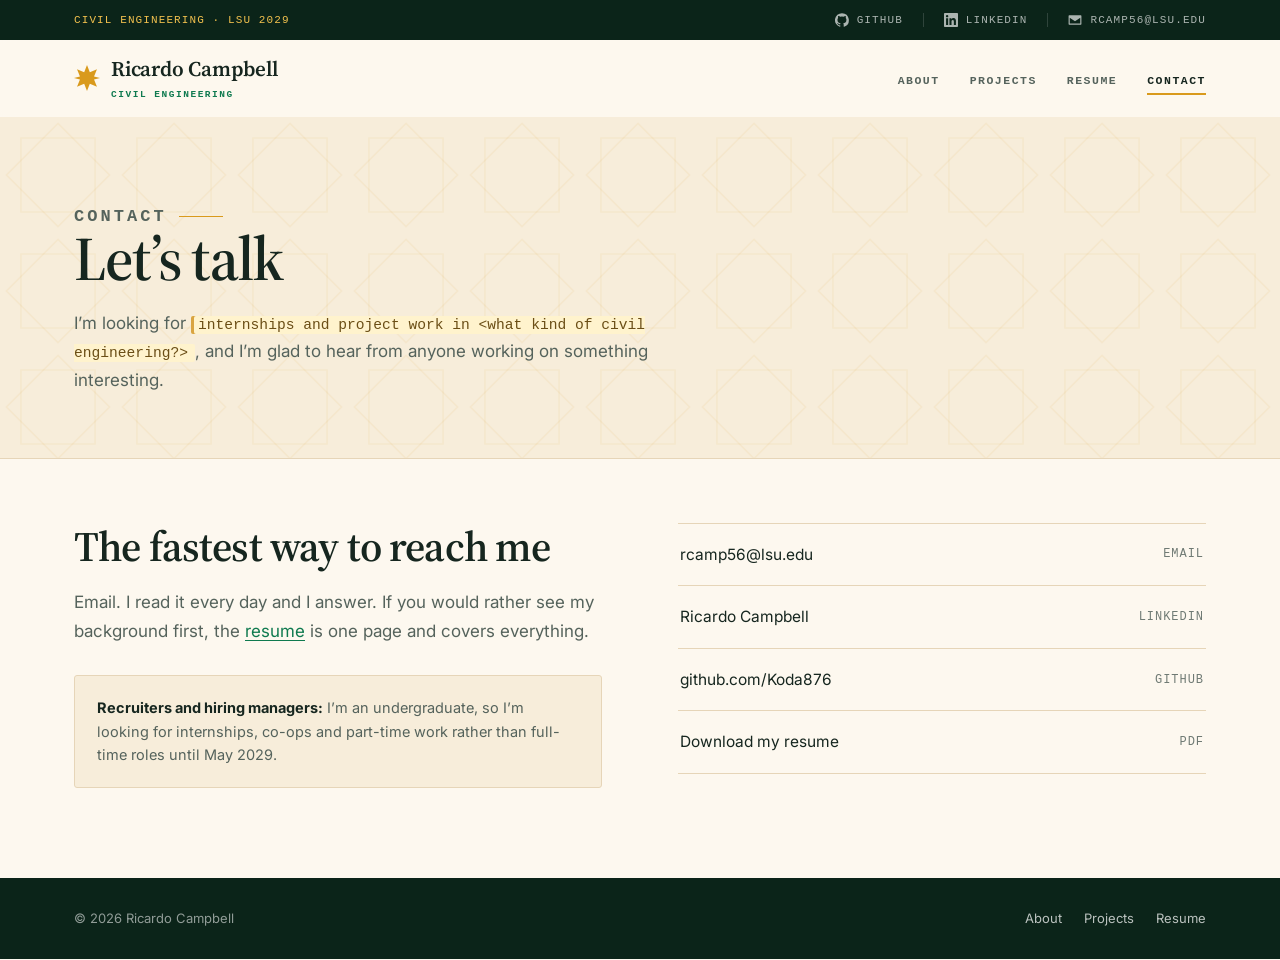
==== contact.html @ 0baedec7 "Move Resume and Contact onto their own pages, and calm the pattern down Resume and Contact come out " ====
<!DOCTYPE html>
<html lang="en">
<head>
<meta charset="utf-8">
<meta name="viewport" content="width=device-width, initial-scale=1">
<title>Contact — Ricardo Campbell</title>
<meta name="description" content="Get in touch with Ricardo Campbell, civil engineering student at Louisiana State University.">
<meta name="robots" content="noindex">
<link rel="icon" href="data:image/svg+xml,<svg xmlns=%22http://www.w3.org/2000/svg%22 viewBox=%220 0 100 100%22><rect width=%22100%22 height=%22100%22 rx=%2218%22 fill=%22%230f7a4f%22/><text x=%2250%22 y=%2272%22 font-size=%2262%22 font-family=%22Georgia,serif%22 font-weight=%22600%22 fill=%22%23f2c14e%22 text-anchor=%22middle%22>R</text></svg>">
<link rel="preconnect" href="https://fonts.googleapis.com">
<link rel="preconnect" href="https://fonts.gstatic.com" crossorigin>
<link rel="stylesheet" href="https://fonts.googleapis.com/css2?family=Inter:wght@400;500;600&family=Source+Serif+4:opsz,wght@8..60,400;8..60,600&display=swap">
<link rel="stylesheet" href="styles.css">
</head>
<body>

<div class="topbar">
  <div class="wrap">
    <span class="here">Civil Engineering &middot; LSU 2029</span>
    <span class="spacer"></span>
    <a href="https://github.com/Koda876" target="_blank" rel="noopener">
      <svg viewBox="0 0 24 24" aria-hidden="true"><path d="M12 .3a12 12 0 0 0-3.8 23.4c.6.1.8-.3.8-.6v-2c-3.3.7-4-1.6-4-1.6-.6-1.4-1.4-1.8-1.4-1.8-1-.7.1-.7.1-.7 1.2.1 1.8 1.2 1.8 1.2 1 1.8 2.8 1.3 3.5 1 .1-.8.4-1.3.7-1.6-2.7-.3-5.5-1.3-5.5-5.9 0-1.3.5-2.4 1.2-3.2-.1-.3-.5-1.5.1-3.2 0 0 1-.3 3.3 1.2a11.5 11.5 0 0 1 6 0C17.3 4.9 18.3 5.2 18.3 5.2c.6 1.7.2 2.9.1 3.2.8.8 1.2 1.9 1.2 3.2 0 4.6-2.8 5.6-5.5 5.9.4.4.8 1.1.8 2.2v3.3c0 .3.2.7.8.6A12 12 0 0 0 12 .3Z"/></svg>
      GitHub
    </a>
    <span class="sep"></span>
    <a href="https://www.linkedin.com/in/ricardo-campbell-84b669419/" target="_blank" rel="noopener">
      <svg viewBox="0 0 24 24" aria-hidden="true"><path d="M20.45 20.45h-3.56v-5.57c0-1.33-.02-3.04-1.85-3.04-1.85 0-2.14 1.45-2.14 2.94v5.67H9.35V9h3.41v1.56h.05a3.74 3.74 0 0 1 3.37-1.85c3.6 0 4.27 2.37 4.27 5.46v6.28ZM5.34 7.43a2.07 2.07 0 1 1 0-4.14 2.07 2.07 0 0 1 0 4.14Zm1.78 13.02H3.55V9h3.57v11.45ZM22.22 0H1.77C.79 0 0 .77 0 1.72v20.56C0 23.23.79 24 1.77 24h20.45c.98 0 1.78-.77 1.78-1.72V1.72C24 .77 23.2 0 22.22 0Z"/></svg>
      LinkedIn
    </a>
    <span class="sep"></span>
    <a class="mail" href="mailto:rcamp56@lsu.edu">
      <svg viewBox="0 0 24 24" aria-hidden="true"><path d="M2 4h20a1 1 0 0 1 1 1v14a1 1 0 0 1-1 1H2a1 1 0 0 1-1-1V5a1 1 0 0 1 1-1Zm10 7.44L3.6 6H20.4L12 11.44ZM3 8.13V18h18V8.13l-9 5.83-9-5.83Z"/></svg>
      rcamp56@lsu.edu
    </a>
  </div>
</div>

<header class="masthead" id="masthead">
  <div class="wrap">
    <a class="wordmark" href="index.html">
      <svg viewBox="0 0 48 48" aria-hidden="true"><path d="M24 0l5.2 13.6L42.4 8 37 21.2 48 24l-11 2.8 5.4 13.2-13.2-5.6L24 48l-5.2-13.6L5.6 40 11 26.8 0 24l11-2.8L5.6 8l13.2 5.6L24 0z"/></svg>
      <span>
        <span class="wm-name">Ricardo Campbell</span>
        <span class="wm-sub">Civil Engineering</span>
      </span>
    </a>

    <button class="menu-btn" id="menu-btn" aria-expanded="false" aria-controls="mast-nav">
      <span class="bars" aria-hidden="true"><i></i><i></i><i></i></span> Menu
    </button>

    <nav class="mast-nav" id="mast-nav" aria-label="Main">
      <ul>
        <li><a href="index.html">About</a></li>
        <li><a href="projects.html">Projects</a></li>
        <li><a href="resume.html">Resume</a></li>
        <li><a href="contact.html" aria-current="page">Contact</a></li>
      </ul>
    </nav>
  </div>
</header>

<main>

  <div class="page-head">
    <div class="wrap">
      <p class="eyebrow">Contact</p>
      <h1>Let&rsquo;s talk</h1>
      <p>
        I&rsquo;m looking for <span class="todo">internships and project work in &lt;what
        kind of civil engineering?&gt;</span>, and I&rsquo;m glad to hear from anyone working
        on something interesting.
      </p>
    </div>
  </div>

  <section class="contact-page">
    <div class="wrap contact-grid">
      <div>
        <h2>The fastest way to reach me</h2>
        <div class="prose" style="margin-top:18px">
          <p>
            Email. I read it every day and I answer. If you would rather see my
            background first, the <a href="resume.html">resume</a> is one page and covers
            everything.
          </p>
        </div>
        <div class="contact-note">
          <strong>Recruiters and hiring managers:</strong> I&rsquo;m an undergraduate, so I&rsquo;m
          looking for internships, co-ops and part-time work rather than full-time roles
          until May 2029.
        </div>
      </div>

      <ul class="links">
        <li><a href="mailto:rcamp56@lsu.edu"><span>rcamp56@lsu.edu</span><span class="what">Email</span></a></li>
        <li><a href="https://www.linkedin.com/in/ricardo-campbell-84b669419/" target="_blank" rel="noopener"><span>Ricardo Campbell</span><span class="what">LinkedIn</span></a></li>
        <li><a href="https://github.com/Koda876" target="_blank" rel="noopener"><span>github.com/Koda876</span><span class="what">GitHub</span></a></li>
        <li><a href="assets/ricardo-campbell-resume.pdf" target="_blank" rel="noopener"><span>Download my resume</span><span class="what">PDF</span></a></li>
      </ul>
    </div>
  </section>

</main>

<footer>
  <div class="wrap">
    <span>&copy; 2026 Ricardo Campbell</span>
    <div class="foot-links">
      <a href="index.html">About</a>
      <a href="projects.html">Projects</a>
      <a href="resume.html">Resume</a>
    </div>
  </div>
</footer>

<script>
  const mast = document.getElementById('masthead');
  const onScroll = () => mast.classList.toggle('scrolled', window.scrollY > 8);
  addEventListener('scroll', onScroll, { passive: true });
  onScroll();

  const btn = document.getElementById('menu-btn');
  const nav = document.getElementById('mast-nav');
  btn.addEventListener('click', () => {
    const open = nav.classList.toggle('open');
    btn.setAttribute('aria-expanded', String(open));
  });
</script>

</body>
</html>
---- styles.css ----
/* Ricardo Campbell — portfolio. Shared by every page.

   Layout: a dark utility bar, a wordmark masthead with the navigation in the
   corner, then a split hero — text on the left, portrait panel bleeding to the
   right edge — with the rest of the page unrolling beneath it.

   Colour: Jamaican green and gold, desert parchment, and the lapis-teal of Gulf
   tilework, with a girih eight-point star. Every colour is a custom property
   below, so the whole site re-skins from these few lines. */

:root {
  /* paper */
  --paper:    #fdf8ef;
  --paper-2:  #f7edda;
  --paper-3:  #f2e4cb;
  --line:     #e6d5b8;
  --card:     #fffdf8;

  /* ink */
  --ink:      #16261f;
  --ink-2:    #0b2419;
  --muted:    #55635c;
  --faint:    #6f7a74;

  /* accents. gold is a fill, never small text — use --gold-ink for that. */
  --green:     #0f7a4f;
  --green-lit: #3fb07e;
  --gold:      #d99a1c;
  --gold-lit:  #f2c14e;
  --gold-ink:  #8f6205;
  --lapis:     #17667f;
  --clay:      #a04a26;

  --font-display: "Source Serif 4", "Source Serif Pro", Georgia, serif;
  --font-sans: Inter, system-ui, -apple-system, "Segoe UI", sans-serif;
  --font-mono: ui-monospace, SFMono-Regular, Menlo, Consolas, monospace;

  --wrap: 1180px;
  --gutter: 24px;
  /* left edge of the centred container, used to line the hero text up with it */
  --edge: max(var(--gutter), (100vw - var(--wrap)) / 2);
}

*, *::before, *::after { box-sizing: border-box; }

html { scroll-behavior: smooth; scroll-padding-top: 90px; }
@media (prefers-reduced-motion: reduce) {
  html { scroll-behavior: auto; }
  *, *::before, *::after { animation-duration: 0.01ms !important; transition-duration: 0.01ms !important; }
}

body {
  margin: 0;
  font: 17px/1.65 var(--font-sans);
  color: var(--ink);
  background: var(--paper);
  -webkit-font-smoothing: antialiased;
  overflow-x: hidden;
}

img { max-width: 100%; display: block; }
a { color: inherit; }

.wrap { max-width: var(--wrap); margin: 0 auto; padding: 0 var(--gutter); }

/* ================= utility bar ================= */

.topbar {
  background: var(--ink-2); color: #ffffffa8;
  font: 11px var(--font-mono); letter-spacing: 0.1em; text-transform: uppercase;
}
.topbar .wrap { display: flex; align-items: center; gap: 20px; min-height: 40px; }
.topbar .spacer { flex: 1; }
.topbar a { color: #ffffffa8; text-decoration: none; display: inline-flex; align-items: center; gap: 8px; transition: color 0.15s; }
.topbar a:hover { color: var(--gold-lit); }
.topbar .sep { width: 1px; height: 14px; background: #ffffff26; }
.topbar svg { width: 14px; height: 14px; fill: currentColor; }
.topbar .here { color: var(--gold-lit); }

@media (max-width: 820px) {
  .topbar .wrap { min-height: 38px; justify-content: center; }
  .topbar .here, .topbar .sep, .topbar .mail, .topbar .spacer { display: none; }
}

/* ================= masthead ================= */

.masthead {
  position: sticky; top: 0; z-index: 60;
  background: color-mix(in srgb, var(--paper) 90%, transparent);
  backdrop-filter: saturate(160%) blur(10px);
  border-bottom: 1px solid transparent;
  transition: border-color 0.2s;
}
.masthead.scrolled { border-bottom-color: var(--line); }
.masthead .wrap { display: flex; align-items: center; gap: 24px; min-height: 76px; }

.wordmark { display: inline-flex; align-items: center; gap: 11px; text-decoration: none; }
.wordmark svg { width: 26px; height: 26px; fill: var(--gold); flex: none; }
.wordmark .wm-name { font: 600 21px/1 var(--font-display); letter-spacing: -0.01em; }
.wordmark .wm-sub {
  display: block; font: 600 9.5px var(--font-mono); letter-spacing: 0.16em;
  text-transform: uppercase; color: var(--green); margin-top: 5px;
}

.mast-nav { margin-left: auto; }
.mast-nav ul { list-style: none; display: flex; align-items: center; gap: 30px; margin: 0; padding: 0; }
.mast-nav a {
  font: 600 11.5px var(--font-mono); letter-spacing: 0.13em; text-transform: uppercase;
  color: var(--muted); text-decoration: none; padding: 6px 0;
  border-bottom: 2px solid transparent; transition: color 0.15s, border-color 0.15s;
}
.mast-nav a:hover, .mast-nav a.active, .mast-nav a[aria-current="page"] {
  color: var(--ink); border-bottom-color: var(--gold);
}

.menu-btn {
  display: none; margin-left: auto; align-items: center; gap: 10px;
  background: none; border: 0; cursor: pointer; padding: 8px 0;
  font: 600 11.5px var(--font-mono); letter-spacing: 0.13em; text-transform: uppercase; color: var(--ink);
}
.menu-btn .bars { display: grid; gap: 4px; }
.menu-btn .bars i { display: block; width: 22px; height: 2px; background: var(--ink); }

@media (max-width: 820px) {
  .masthead .wrap { min-height: 64px; }
  .menu-btn { display: inline-flex; }
  .mast-nav {
    display: none; position: absolute; left: 0; right: 0; top: 100%;
    background: var(--paper); border-bottom: 1px solid var(--line);
    padding: 8px var(--gutter) 18px;
  }
  .mast-nav.open { display: block; }
  .mast-nav ul { flex-direction: column; align-items: stretch; gap: 0; }
  .mast-nav a { display: block; padding: 14px 0; border-bottom: 1px solid var(--line); }
  .mast-nav a:hover, .mast-nav a.active, .mast-nav a[aria-current="page"] {
    border-bottom-color: var(--line); color: var(--green);
  }
}

/* ================= hero ================= */

.hero {
  display: grid; grid-template-columns: 1fr minmax(0, 46%);
  align-items: stretch; border-bottom: 1px solid var(--line);
}
.hero-text {
  padding: clamp(56px, 8vh, 100px) clamp(32px, 4vw, 72px) clamp(44px, 6vh, 72px) var(--edge);
  display: flex; flex-direction: column; justify-content: center;
}
.eyebrow, .sec-label {
  display: flex; align-items: center; gap: 12px;
  font: 600 11px var(--font-mono); letter-spacing: 0.18em; text-transform: uppercase;
  color: var(--green); margin: 0 0 24px;
}
.eyebrow::after, .sec-label::after { content: ""; height: 1px; width: 44px; background: var(--gold); flex: none; }

.hero h1 {
  font: 600 clamp(40px, 5.2vw, 72px)/1.05 var(--font-display);
  letter-spacing: -0.03em; margin: 0 0 22px; max-width: 14ch;
}
.swash {
  background-image: linear-gradient(transparent 64%, var(--gold-lit) 64%, var(--gold) 95%, transparent 95%);
  padding: 0 3px;
  /* so a swash that wraps gets a clean edge on each line rather than one sliced box */
  -webkit-box-decoration-break: clone;
  box-decoration-break: clone;
}
.hero .lede {
  font: 400 clamp(19px, 2.1vw, 23px)/1.45 var(--font-display);
  color: var(--ink); margin: 0 0 20px; max-width: 30ch;
}
.hero p.intro { margin: 0; color: var(--muted); font-size: 16px; max-width: 48ch; }

/* the portrait panel, bleeding to the right edge */
.hero-photo {
  position: relative; display: grid; place-items: center;
  padding: clamp(40px, 6vh, 72px) clamp(24px, 3vw, 56px);
  background-color: var(--paper-2);
  background-image: url("data:image/svg+xml,%3Csvg xmlns='http://www.w3.org/2000/svg' width='72' height='72' viewBox='0 0 72 72'%3E%3Cg fill='none' stroke='%23d99a1c' stroke-opacity='0.07' stroke-width='1'%3E%3Cpath d='M36 4 68 36 36 68 4 36Z'/%3E%3Cpath d='M13 13h46v46H13Z'/%3E%3C/g%3E%3C/svg%3E");
  background-size: 116px 116px;
  border-left: 1px solid var(--line);
}
.portrait-frame { position: relative; width: min(100%, 360px); isolation: isolate; }
.portrait-frame::after {
  content: ""; position: absolute; inset: 16px -16px -16px 16px;
  border: 2px solid var(--gold); border-radius: 3px; z-index: -1;
}
.portrait {
  width: 100%; aspect-ratio: 1 / 1; object-fit: cover;
  border-radius: 3px; border: 1px solid var(--line); background: var(--paper-3);
}

@media (max-width: 900px) {
  .hero { grid-template-columns: 1fr; }
  .hero-text { padding: 48px var(--gutter) 40px; order: 2; }
  .hero-photo { order: 1; border-left: 0; border-bottom: 1px solid var(--line); padding: 40px var(--gutter); }
  .portrait-frame { width: min(100%, 260px); }
  .hero h1, .hero .lede { max-width: none; }
}

/* ================= shared type ================= */

h2, h3 { font-family: var(--font-display); font-weight: 600; letter-spacing: -0.02em; line-height: 1.14; margin: 0; }
h2 { font-size: clamp(29px, 3.6vw, 42px); }
h3 { font-size: 20px; line-height: 1.28; letter-spacing: -0.015em; }

section { padding: clamp(62px, 8vw, 104px) 0; }

.prose { color: var(--muted); }
.prose p { margin: 0 0 1.15em; }
.prose p:last-child { margin-bottom: 0; }
.prose a { color: var(--green); text-underline-offset: 3px; }
.prose strong { color: var(--ink); }
.rule { border: 0; border-top: 1px solid var(--line); margin: 0; }

.sec-head { max-width: 62ch; margin-bottom: 42px; }
.sec-head h2 { margin-bottom: 14px; }
.sec-head p { margin: 0; color: var(--muted); font-size: 16px; }

/* ---------- buttons ---------- */

.btn {
  display: inline-flex; align-items: center; gap: 12px;
  font: 600 11px var(--font-mono); letter-spacing: 0.16em; text-transform: uppercase;
  text-decoration: none; padding: 16px 26px; border-radius: 2px;
  border: 1px solid var(--green); background: var(--green); color: #fff;
  transition: background 0.16s, border-color 0.16s, transform 0.16s, color 0.16s;
}
.btn:hover { background: var(--ink-2); border-color: var(--ink-2); transform: translateY(-1px); }
.btn.ghost { background: transparent; color: var(--ink); border-color: var(--ink); }
.btn.ghost:hover { border-color: var(--gold); background: var(--paper-2); color: var(--ink); }
.btn.on-dark { background: var(--gold); border-color: var(--gold); color: var(--ink-2); }
.btn.on-dark:hover { background: var(--gold-lit); border-color: var(--gold-lit); color: var(--ink-2); }
.btn.on-dark.ghost { background: transparent; color: var(--paper); border-color: #ffffff4d; }
.btn.on-dark.ghost:hover { border-color: var(--gold-lit); color: var(--gold-lit); background: transparent; }
.btn-row { display: flex; flex-wrap: wrap; gap: 14px; margin-top: 32px; }

:where(a, button):focus-visible { outline: 2px solid var(--lapis); outline-offset: 3px; border-radius: 2px; }

/* ================= education / current work entries ================= */

.entries { border-top: 1px solid var(--line); }
.entry {
  display: grid; grid-template-columns: 200px 1fr auto; gap: 30px; align-items: baseline;
  padding: 26px 0; border-bottom: 1px solid var(--line);
}
.entry .when { font: 12.5px var(--font-mono); color: var(--faint); letter-spacing: 0.02em; }
.entry h3 { margin-bottom: 5px; }
.entry .org { font-size: 14.5px; color: var(--green); font-weight: 500; }
.entry p { margin: 11px 0 0; font-size: 15.5px; color: var(--muted); max-width: 62ch; }
.entry .badge {
  font: 600 10.5px var(--font-mono); letter-spacing: 0.12em; text-transform: uppercase;
  color: var(--gold-ink); background: var(--paper-3); border: 1px solid var(--line);
  padding: 5px 11px; border-radius: 100px; white-space: nowrap;
}

@media (max-width: 760px) {
  .entry { grid-template-columns: 1fr; gap: 9px; }
  .entry .badge { justify-self: start; }
}

/* ---------- stats ---------- */

.stats {
  display: grid; grid-template-columns: repeat(auto-fit, minmax(150px, 1fr));
  gap: 28px 24px; margin-top: 48px; padding-top: 34px; border-top: 1px solid var(--line);
}
.stat .n { font: 600 38px/1 var(--font-display); letter-spacing: -0.02em; }
.stat:nth-child(1) .n { color: var(--green); }
.stat:nth-child(2) .n { color: var(--gold-ink); }
.stat:nth-child(3) .n { color: var(--lapis); }
.stat .k { font-size: 13px; color: var(--muted); line-height: 1.4; margin-top: 8px; }

/* ================= dark band ================= */

.band {
  background-color: var(--ink-2);
  background-image: url("data:image/svg+xml,%3Csvg xmlns='http://www.w3.org/2000/svg' width='72' height='72' viewBox='0 0 72 72'%3E%3Cg fill='none' stroke='%23f2c14e' stroke-opacity='0.13' stroke-width='1.2'%3E%3Cpath d='M36 4 68 36 36 68 4 36Z'/%3E%3Cpath d='M13 13h46v46H13Z'/%3E%3C/g%3E%3C/svg%3E");
  color: var(--paper);
}
.band .sec-label { color: var(--gold-lit); }
.band .sec-label::after { background: var(--green-lit); }
.band h2, .band h3 { color: var(--paper); }
.band .prose, .band .sec-head p { color: #ffffffb0; }
.band .prose strong { color: var(--gold-lit); }

/* ================= resume ================= */

.resume-grid { display: grid; grid-template-columns: 1fr 1.1fr; gap: clamp(32px, 5vw, 72px); align-items: start; }

.pdf-frame {
  border: 1px solid #ffffff2e; border-radius: 3px; overflow: hidden;
  background: var(--paper-3); box-shadow: 0 18px 46px #00000047;
}
.pdf-frame .bar {
  display: flex; align-items: center; gap: 8px;
  padding: 10px 14px; background: var(--paper-2); border-bottom: 1px solid var(--line);
  font: 11px var(--font-mono); color: var(--faint); letter-spacing: 0.06em;
}
.pdf-frame .bar .dot { width: 9px; height: 9px; border-radius: 50%; flex: none; }
.pdf-frame .bar .dot:nth-child(1) { background: var(--clay); }
.pdf-frame .bar .dot:nth-child(2) { background: var(--gold); }
.pdf-frame .bar .dot:nth-child(3) { background: var(--green-lit); }
.pdf-frame .bar span { margin-left: 8px; }
.pdf-viewer { width: 100%; height: 640px; border: 0; display: block; background: var(--paper-3); }

/* phones and tablets render embedded PDFs badly, so show a card instead */
.pdf-fallback { display: none; padding: 36px 26px; text-align: center; }
.pdf-fallback .doc {
  width: 58px; height: 74px; margin: 0 auto 18px; border-radius: 2px;
  border: 1px solid var(--line); background: var(--card);
  display: grid; align-content: center; gap: 6px; padding: 0 12px;
}
.pdf-fallback .doc i { display: block; height: 2px; background: var(--line); }
.pdf-fallback .doc i:nth-child(2) { width: 70%; }
.pdf-fallback .doc i:nth-child(4) { width: 55%; }
.pdf-fallback p { margin: 0 0 20px; font-size: 14.5px; color: var(--muted); }

@media (max-width: 900px) {
  .resume-grid { grid-template-columns: 1fr; }
  .pdf-viewer { display: none; }
  .pdf-fallback { display: block; }
}

/* ================= contact ================= */

.contact { background: var(--paper-2); border-top: 1px solid var(--line); }
.contact-grid { display: grid; grid-template-columns: 1fr 1fr; gap: clamp(32px, 6vw, 80px); align-items: start; }
.links { list-style: none; margin: 0; padding: 0; }
.links li { border-top: 1px solid var(--line); }
.links li:last-child { border-bottom: 1px solid var(--line); }
.links a {
  display: flex; justify-content: space-between; align-items: center; gap: 16px;
  padding: 18px 2px; text-decoration: none; font-size: 15.5px;
  transition: color 0.15s, padding 0.15s;
}
.links a:hover { color: var(--green); padding-left: 10px; }
.links .what { color: var(--faint); font: 12px var(--font-mono); letter-spacing: 0.08em; text-transform: uppercase; }

@media (max-width: 860px) { .contact-grid { grid-template-columns: 1fr; } }

footer {
  background: var(--ink-2); color: #ffffff8c;
  padding: 30px 0; font-size: 13px;
}
footer .wrap { display: flex; justify-content: space-between; gap: 18px; flex-wrap: wrap; }
footer a { color: #ffffffb8; text-decoration: none; }
footer a:hover { color: var(--gold-lit); }

/* ================= inner pages ================= */

.page-head {
  padding: clamp(52px, 7vw, 92px) 0 clamp(40px, 5vw, 64px);
  border-bottom: 1px solid var(--line);
  background-color: var(--paper-2);
  background-image: url("data:image/svg+xml,%3Csvg xmlns='http://www.w3.org/2000/svg' width='72' height='72' viewBox='0 0 72 72'%3E%3Cg fill='none' stroke='%23d99a1c' stroke-opacity='0.07' stroke-width='1'%3E%3Cpath d='M36 4 68 36 36 68 4 36Z'/%3E%3Cpath d='M13 13h46v46H13Z'/%3E%3C/g%3E%3C/svg%3E");
  background-size: 116px 116px;
}
.page-head h1 { font: 600 clamp(38px, 5vw, 62px)/1.06 var(--font-display); letter-spacing: -0.03em; margin: 0 0 18px; }
.page-head p { margin: 0; color: var(--muted); font-size: 17px; max-width: 54ch; }

/* empty state, for a section with nothing in it yet */
.empty {
  border: 1px dashed var(--line); border-radius: 4px; background: var(--card);
  padding: clamp(44px, 6vw, 76px) clamp(24px, 4vw, 52px); text-align: center;
}
.empty .mark { width: 46px; height: 46px; margin: 0 auto 22px; fill: var(--gold); opacity: 0.85; }
.empty h2 { font-size: clamp(24px, 3vw, 32px); margin-bottom: 14px; }
.empty p { margin: 0 auto; color: var(--muted); font-size: 16px; max-width: 50ch; }
.empty .btn-row { justify-content: center; }

/* project cards, for when there is something to put in them */
.cards { display: grid; grid-template-columns: repeat(auto-fit, minmax(270px, 1fr)); gap: 18px; margin-top: 44px; }
.card {
  display: flex; flex-direction: column; position: relative;
  background: var(--card); border: 1px solid var(--line); border-radius: 3px;
  padding: 28px 24px 22px; text-decoration: none; overflow: hidden;
  transition: border-color 0.15s, transform 0.15s, box-shadow 0.15s;
}
.card::before { content: ""; position: absolute; top: 0; left: 0; right: 0; height: 4px; background: var(--line); }
.cards .card:nth-child(1)::before { background: var(--green); }
.cards .card:nth-child(2)::before { background: var(--gold); }
.cards .card:nth-child(3)::before { background: var(--lapis); }
a.card:hover { border-color: var(--green); transform: translateY(-3px); box-shadow: 0 8px 26px #16261f14; }
.card .tag { font: 11px var(--font-mono); text-transform: uppercase; letter-spacing: 0.1em; color: var(--faint); margin-bottom: 12px; }
.card h3 { margin-bottom: 9px; }
.card p { margin: 0; color: var(--muted); font-size: 15px; flex: 1; }
.card .meta { margin: 18px 0 0; font: 12px var(--font-mono); color: var(--lapis); }
.card.placeholder { border-style: dashed; background: transparent; }
.card.placeholder h3, .card.placeholder p { color: var(--faint); }

/* ---------- editorial placeholder marker ----------
   Anything wrapped in .todo is text I guessed at. Search the HTML for
   "todo" to find every one of them. Delete the span, keep your words. */

.todo {
  background: #fff3cd; box-shadow: inset 3px 0 0 #d9a441; color: #6b4e16;
  padding: 1px 7px; font-family: var(--font-mono); font-size: 0.86em;
  border-radius: 2px;
}

/* ================= standalone resume page ================= */

/* the resume page is one screen: the viewer takes whatever height is left over
   after the bars, so the page itself never scrolls */
body.resume-body { display: flex; flex-direction: column; min-height: 100vh; min-height: 100dvh; }
body.resume-body > footer { margin-top: auto; }

.resume-page { padding: clamp(28px, 3vw, 44px) 0 clamp(28px, 3vw, 44px); display: flex; flex: 1; min-height: 0; }
.resume-page > .wrap { display: flex; flex-direction: column; flex: 1; min-height: 0; }
.resume-bar {
  display: flex; align-items: center; justify-content: space-between;
  gap: 20px; flex-wrap: wrap; margin-bottom: 26px;
}
.resume-bar .who { margin: 0; font-size: 15px; color: var(--muted); }
.resume-bar .btn-row { margin-top: 0; }
.resume-page .pdf-frame {
  box-shadow: 0 14px 40px #16261f1f; border-color: var(--line);
  flex: 1; display: flex; flex-direction: column; min-height: 0;
}
.resume-page .pdf-frame .bar { flex: none; }
.resume-page .pdf-viewer { flex: 1; height: auto; min-height: 300px; }

/* ================= standalone contact page ================= */

.contact-page { padding: clamp(40px, 5vw, 72px) 0 clamp(56px, 7vw, 96px); }
.contact-page .contact-grid { align-items: start; }
.contact-page .links { margin-top: 0; }
.contact-note {
  margin-top: 30px; padding: 20px 22px; border-radius: 3px;
  background: var(--paper-2); border: 1px solid var(--line);
  font-size: 14.5px; color: var(--muted);
}
.contact-note strong { color: var(--ink); }

/* ================= footer link row ================= */

.foot-links { display: flex; gap: 22px; flex-wrap: wrap; }
.foot-links a { display: inline-flex; align-items: center; gap: 7px; }
.foot-links svg { width: 14px; height: 14px; fill: currentColor; }
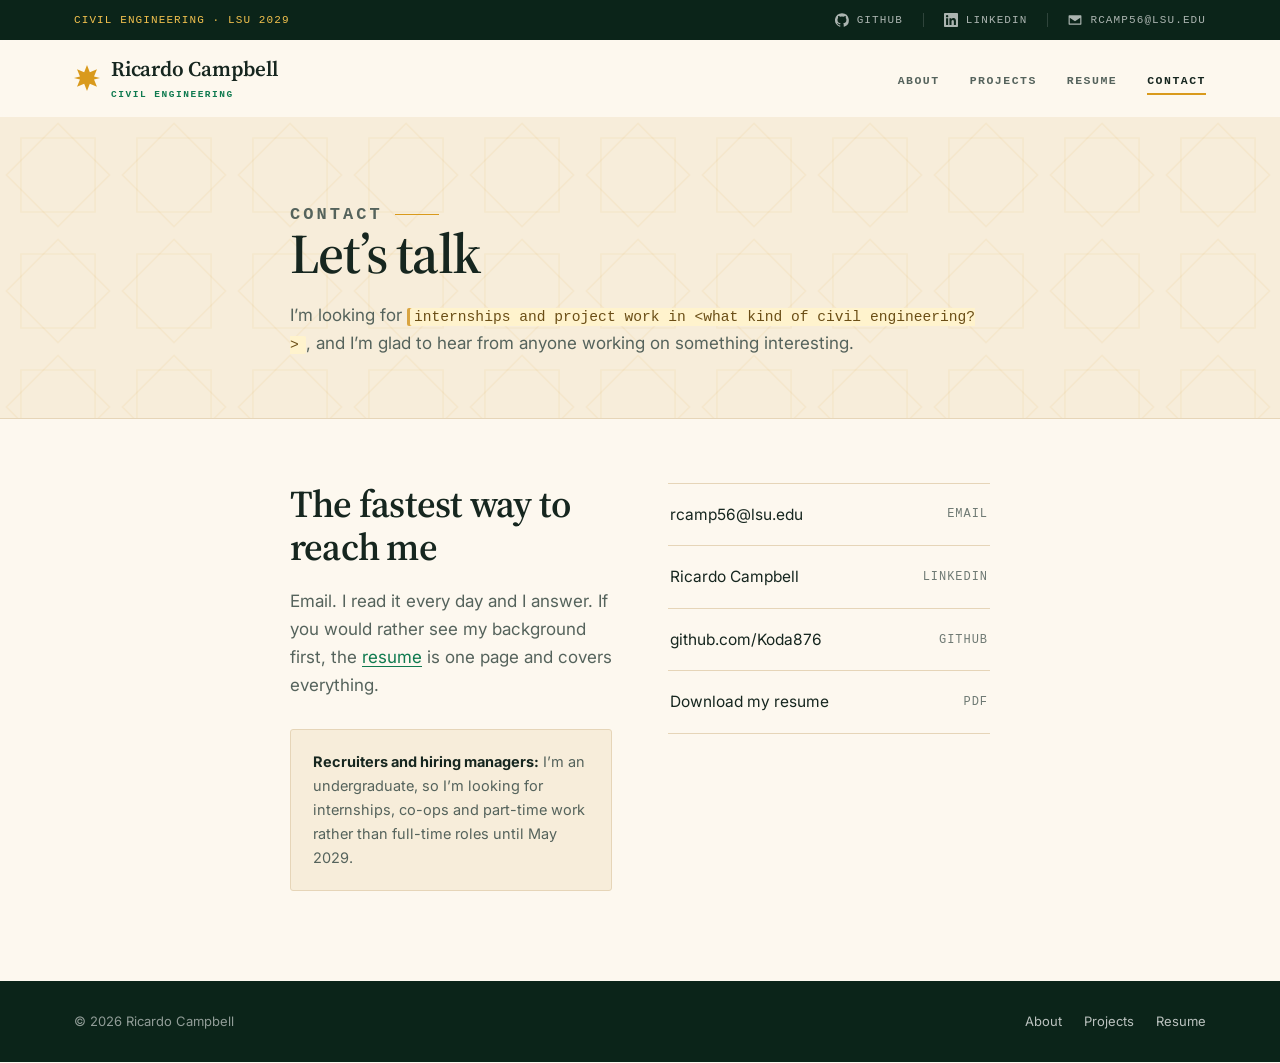
==== commit 4dd52173: "Narrow the reading column, add restrained motion, rework Projects Width: running text moves to a 748" ====
--- a/contact.html
+++ b/contact.html
@@ -63,7 +63,7 @@
 <main>
 
   <div class="page-head">
-    <div class="wrap">
+    <div class="wrap narrow">
       <p class="eyebrow">Contact</p>
       <h1>Let&rsquo;s talk</h1>
       <p>
@@ -75,8 +75,8 @@
   </div>
 
   <section class="contact-page">
-    <div class="wrap contact-grid">
-      <div>
+    <div class="wrap narrow contact-grid">
+      <div class="reveal">
         <h2>The fastest way to reach me</h2>
         <div class="prose" style="margin-top:18px">
           <p>
@@ -92,7 +92,7 @@
         </div>
       </div>
 
-      <ul class="links">
+      <ul class="links reveal" data-stagger>
         <li><a href="mailto:rcamp56@lsu.edu"><span>rcamp56@lsu.edu</span><span class="what">Email</span></a></li>
         <li><a href="https://www.linkedin.com/in/ricardo-campbell-84b669419/" target="_blank" rel="noopener"><span>Ricardo Campbell</span><span class="what">LinkedIn</span></a></li>
         <li><a href="https://github.com/Koda876" target="_blank" rel="noopener"><span>github.com/Koda876</span><span class="what">GitHub</span></a></li>
@@ -114,19 +114,7 @@
   </div>
 </footer>
 
-<script>
-  const mast = document.getElementById('masthead');
-  const onScroll = () => mast.classList.toggle('scrolled', window.scrollY > 8);
-  addEventListener('scroll', onScroll, { passive: true });
-  onScroll();
-
-  const btn = document.getElementById('menu-btn');
-  const nav = document.getElementById('mast-nav');
-  btn.addEventListener('click', () => {
-    const open = nav.classList.toggle('open');
-    btn.setAttribute('aria-expanded', String(open));
-  });
-</script>
+<script src="site.js"></script>
 
 </body>
 </html>
--- a/styles.css
+++ b/styles.css
@@ -1,8 +1,13 @@
 /* Ricardo Campbell — portfolio. Shared by every page.
 
    Layout: a dark utility bar, a wordmark masthead with the navigation in the
-   corner, then a split hero — text on the left, portrait panel bleeding to the
-   right edge — with the rest of the page unrolling beneath it.
+   corner, a split hero, then a reading column of roughly 748px. The hero and the
+   full-bleed bands keep the wide container; running text does not.
+
+   Motion: reveals on scroll and a sequenced hero on load, all CSS transitions
+   and transforms. Nothing moves while you read. Everything is opt-in behind
+   prefers-reduced-motion: no-preference, so a reader who asks for less motion
+   gets the finished page with no animation at all.
 
    Colour: Jamaican green and gold, desert parchment, and the lapis-teal of Gulf
    tilework, with a girih eight-point star. Every colour is a custom property
@@ -35,19 +40,22 @@
   --font-sans: Inter, system-ui, -apple-system, "Segoe UI", sans-serif;
   --font-mono: ui-monospace, SFMono-Regular, Menlo, Consolas, monospace;
 
-  --wrap: 1180px;
+  --wrap: 1180px;      /* chrome, hero, full-bleed bands */
+  --measure: 748px;    /* running text: the reading column */
   --gutter: 24px;
   /* left edge of the centred container, used to line the hero text up with it */
   --edge: max(var(--gutter), (100vw - var(--wrap)) / 2);
+
+  /* motion */
+  --ease: cubic-bezier(0.16, 0.84, 0.44, 1);
+  --reveal: 460ms;
+  --hover: 200ms;
+  --step: 70ms;        /* stagger between siblings */
 }
 
 *, *::before, *::after { box-sizing: border-box; }
 
 html { scroll-behavior: smooth; scroll-padding-top: 90px; }
-@media (prefers-reduced-motion: reduce) {
-  html { scroll-behavior: auto; }
-  *, *::before, *::after { animation-duration: 0.01ms !important; transition-duration: 0.01ms !important; }
-}
 
 body {
   margin: 0;
@@ -62,6 +70,47 @@
 a { color: inherit; }
 
 .wrap { max-width: var(--wrap); margin: 0 auto; padding: 0 var(--gutter); }
+.wrap.narrow { max-width: var(--measure); }
+
+/* ================= motion =================
+
+   Scoped to html.js so a reader without JavaScript never meets a hidden
+   element, and to prefers-reduced-motion: no-preference so the reduced-motion
+   path is simply the finished page. There is no separate "turn it off" rule to
+   forget — the animation is never applied in the first place. */
+
+@media (prefers-reduced-motion: no-preference) {
+
+  html.js .reveal {
+    opacity: 0;
+    transform: translateY(20px);
+    transition:
+      opacity var(--reveal) var(--ease),
+      transform var(--reveal) var(--ease);
+    transition-delay: calc(var(--i, 0) * var(--step));
+    will-change: opacity, transform;
+  }
+  html.js .reveal.in { opacity: 1; transform: none; }
+  /* once it has arrived, stop claiming a compositor layer */
+  html.js .reveal.in { will-change: auto; }
+
+  /* the hero runs on load, in sequence, rather than waiting for a scroll */
+  @keyframes rise {
+    from { opacity: 0; transform: translateY(20px); }
+    to   { opacity: 1; transform: none; }
+  }
+  html.js .hero-text > *,
+  html.js .hero-photo .portrait-frame {
+    opacity: 0;
+    animation: rise var(--reveal) var(--ease) forwards;
+  }
+  html.js .hero-text > *:nth-child(1) { animation-delay:  60ms; }
+  html.js .hero-text > *:nth-child(2) { animation-delay: 130ms; }
+  html.js .hero-text > *:nth-child(3) { animation-delay: 200ms; }
+  html.js .hero-text > *:nth-child(4) { animation-delay: 270ms; }
+  html.js .hero-text > *:nth-child(5) { animation-delay: 340ms; }
+  html.js .hero-photo .portrait-frame { animation-delay: 160ms; }
+}
 
 /* ================= utility bar ================= */
 
@@ -71,7 +120,10 @@
 }
 .topbar .wrap { display: flex; align-items: center; gap: 20px; min-height: 40px; }
 .topbar .spacer { flex: 1; }
-.topbar a { color: #ffffffa8; text-decoration: none; display: inline-flex; align-items: center; gap: 8px; transition: color 0.15s; }
+.topbar a {
+  color: #ffffffa8; text-decoration: none; display: inline-flex; align-items: center; gap: 8px;
+  transition: color var(--hover) var(--ease);
+}
 .topbar a:hover { color: var(--gold-lit); }
 .topbar .sep { width: 1px; height: 14px; background: #ffffff26; }
 .topbar svg { width: 14px; height: 14px; fill: currentColor; }
@@ -89,7 +141,7 @@
   background: color-mix(in srgb, var(--paper) 90%, transparent);
   backdrop-filter: saturate(160%) blur(10px);
   border-bottom: 1px solid transparent;
-  transition: border-color 0.2s;
+  transition: border-color var(--hover) var(--ease);
 }
 .masthead.scrolled { border-bottom-color: var(--line); }
 .masthead .wrap { display: flex; align-items: center; gap: 24px; min-height: 76px; }
@@ -105,13 +157,19 @@
 .mast-nav { margin-left: auto; }
 .mast-nav ul { list-style: none; display: flex; align-items: center; gap: 30px; margin: 0; padding: 0; }
 .mast-nav a {
+  position: relative;
   font: 600 11.5px var(--font-mono); letter-spacing: 0.13em; text-transform: uppercase;
-  color: var(--muted); text-decoration: none; padding: 6px 0;
-  border-bottom: 2px solid transparent; transition: color 0.15s, border-color 0.15s;
-}
-.mast-nav a:hover, .mast-nav a.active, .mast-nav a[aria-current="page"] {
-  color: var(--ink); border-bottom-color: var(--gold);
-}
+  color: var(--muted); text-decoration: none; padding: 6px 0 8px;
+  transition: color var(--hover) var(--ease);
+}
+/* the underline slides out from the left rather than appearing all at once */
+.mast-nav a::after {
+  content: ""; position: absolute; left: 0; right: 0; bottom: 0; height: 2px;
+  background: var(--gold); transform: scaleX(0); transform-origin: left;
+  transition: transform var(--hover) var(--ease);
+}
+.mast-nav a:hover, .mast-nav a[aria-current="page"] { color: var(--ink); }
+.mast-nav a:hover::after, .mast-nav a[aria-current="page"]::after { transform: scaleX(1); }
 
 .menu-btn {
   display: none; margin-left: auto; align-items: center; gap: 10px;
@@ -132,9 +190,8 @@
   .mast-nav.open { display: block; }
   .mast-nav ul { flex-direction: column; align-items: stretch; gap: 0; }
   .mast-nav a { display: block; padding: 14px 0; border-bottom: 1px solid var(--line); }
-  .mast-nav a:hover, .mast-nav a.active, .mast-nav a[aria-current="page"] {
-    border-bottom-color: var(--line); color: var(--green);
-  }
+  .mast-nav a::after { display: none; }
+  .mast-nav a:hover, .mast-nav a[aria-current="page"] { color: var(--green); }
 }
 
 /* ================= hero ================= */
@@ -201,19 +258,20 @@
 /* ================= shared type ================= */
 
 h2, h3 { font-family: var(--font-display); font-weight: 600; letter-spacing: -0.02em; line-height: 1.14; margin: 0; }
-h2 { font-size: clamp(29px, 3.6vw, 42px); }
+h2 { font-size: clamp(28px, 3.3vw, 38px); }
 h3 { font-size: 20px; line-height: 1.28; letter-spacing: -0.015em; }
 
-section { padding: clamp(62px, 8vw, 104px) 0; }
+section { padding: clamp(58px, 7vw, 92px) 0; }
 
 .prose { color: var(--muted); }
 .prose p { margin: 0 0 1.15em; }
 .prose p:last-child { margin-bottom: 0; }
-.prose a { color: var(--green); text-underline-offset: 3px; }
+.prose a { color: var(--green); text-underline-offset: 3px; transition: color var(--hover) var(--ease); }
+.prose a:hover { color: var(--ink); }
 .prose strong { color: var(--ink); }
 .rule { border: 0; border-top: 1px solid var(--line); margin: 0; }
 
-.sec-head { max-width: 62ch; margin-bottom: 42px; }
+.sec-head { margin-bottom: 38px; }
 .sec-head h2 { margin-bottom: 14px; }
 .sec-head p { margin: 0; color: var(--muted); font-size: 16px; }
 
@@ -224,9 +282,14 @@
   font: 600 11px var(--font-mono); letter-spacing: 0.16em; text-transform: uppercase;
   text-decoration: none; padding: 16px 26px; border-radius: 2px;
   border: 1px solid var(--green); background: var(--green); color: #fff;
-  transition: background 0.16s, border-color 0.16s, transform 0.16s, color 0.16s;
-}
-.btn:hover { background: var(--ink-2); border-color: var(--ink-2); transform: translateY(-1px); }
+  transition:
+    background-color var(--hover) var(--ease),
+    border-color var(--hover) var(--ease),
+    color var(--hover) var(--ease),
+    transform var(--hover) var(--ease),
+    box-shadow var(--hover) var(--ease);
+}
+.btn:hover { background: var(--ink-2); border-color: var(--ink-2); transform: translateY(-2px); box-shadow: 0 6px 16px #16261f1f; }
 .btn.ghost { background: transparent; color: var(--ink); border-color: var(--ink); }
 .btn.ghost:hover { border-color: var(--gold); background: var(--paper-2); color: var(--ink); }
 .btn.on-dark { background: var(--gold); border-color: var(--gold); color: var(--ink-2); }
@@ -237,45 +300,46 @@
 
 :where(a, button):focus-visible { outline: 2px solid var(--lapis); outline-offset: 3px; border-radius: 2px; }
 
-/* ================= education / current work entries ================= */
+/* ================= entry rows =================
+   The full treatment, used by Currently: dates, title, org, description, pill. */
 
 .entries { border-top: 1px solid var(--line); }
 .entry {
-  display: grid; grid-template-columns: 200px 1fr auto; gap: 30px; align-items: baseline;
+  display: grid; grid-template-columns: 190px 1fr auto; gap: 30px; align-items: baseline;
   padding: 26px 0; border-bottom: 1px solid var(--line);
 }
 .entry .when { font: 12.5px var(--font-mono); color: var(--faint); letter-spacing: 0.02em; }
 .entry h3 { margin-bottom: 5px; }
 .entry .org { font-size: 14.5px; color: var(--green); font-weight: 500; }
-.entry p { margin: 11px 0 0; font-size: 15.5px; color: var(--muted); max-width: 62ch; }
+.entry p { margin: 11px 0 0; font-size: 15.5px; color: var(--muted); }
 .entry .badge {
   font: 600 10.5px var(--font-mono); letter-spacing: 0.12em; text-transform: uppercase;
   color: var(--gold-ink); background: var(--paper-3); border: 1px solid var(--line);
   padding: 5px 11px; border-radius: 100px; white-space: nowrap;
 }
 
+/* The compact treatment, used by Education: no pills, smaller rows, tighter
+   spacing, so the two sections do not read as the same component twice. */
+.entries.compact .entry {
+  grid-template-columns: 160px 1fr; gap: 24px; padding: 15px 0; align-items: baseline;
+}
+.entries.compact .entry h3 { font-size: 17px; margin-bottom: 3px; }
+.entries.compact .entry .org { font-size: 13.5px; }
+.entries.compact .entry p { margin-top: 6px; font-size: 14px; }
+.entries.compact .entry .when { font-size: 12px; }
+
 @media (max-width: 760px) {
   .entry { grid-template-columns: 1fr; gap: 9px; }
   .entry .badge { justify-self: start; }
-}
-
-/* ---------- stats ---------- */
-
-.stats {
-  display: grid; grid-template-columns: repeat(auto-fit, minmax(150px, 1fr));
-  gap: 28px 24px; margin-top: 48px; padding-top: 34px; border-top: 1px solid var(--line);
-}
-.stat .n { font: 600 38px/1 var(--font-display); letter-spacing: -0.02em; }
-.stat:nth-child(1) .n { color: var(--green); }
-.stat:nth-child(2) .n { color: var(--gold-ink); }
-.stat:nth-child(3) .n { color: var(--lapis); }
-.stat .k { font-size: 13px; color: var(--muted); line-height: 1.4; margin-top: 8px; }
+  .entries.compact .entry { grid-template-columns: 1fr; gap: 5px; }
+}
 
 /* ================= dark band ================= */
 
 .band {
   background-color: var(--ink-2);
-  background-image: url("data:image/svg+xml,%3Csvg xmlns='http://www.w3.org/2000/svg' width='72' height='72' viewBox='0 0 72 72'%3E%3Cg fill='none' stroke='%23f2c14e' stroke-opacity='0.13' stroke-width='1.2'%3E%3Cpath d='M36 4 68 36 36 68 4 36Z'/%3E%3Cpath d='M13 13h46v46H13Z'/%3E%3C/g%3E%3C/svg%3E");
+  background-image: url("data:image/svg+xml,%3Csvg xmlns='http://www.w3.org/2000/svg' width='72' height='72' viewBox='0 0 72 72'%3E%3Cg fill='none' stroke='%23f2c14e' stroke-opacity='0.11' stroke-width='1'%3E%3Cpath d='M36 4 68 36 36 68 4 36Z'/%3E%3Cpath d='M13 13h46v46H13Z'/%3E%3C/g%3E%3C/svg%3E");
+  background-size: 116px 116px;
   color: var(--paper);
 }
 .band .sec-label { color: var(--gold-lit); }
@@ -284,13 +348,25 @@
 .band .prose, .band .sec-head p { color: #ffffffb0; }
 .band .prose strong { color: var(--gold-lit); }
 
-/* ================= resume ================= */
-
-.resume-grid { display: grid; grid-template-columns: 1fr 1.1fr; gap: clamp(32px, 5vw, 72px); align-items: start; }
+/* ================= resume page ================= */
+
+/* one screen: the viewer takes whatever height is left after the bars, so the
+   page itself never scrolls */
+body.resume-body { display: flex; flex-direction: column; min-height: 100vh; min-height: 100dvh; }
+body.resume-body > footer { margin-top: auto; }
+
+.resume-page { padding: clamp(28px, 3vw, 44px) 0; display: flex; flex: 1; min-height: 0; }
+.resume-page > .wrap { display: flex; flex-direction: column; flex: 1; min-height: 0; }
+.resume-bar {
+  display: flex; align-items: center; justify-content: space-between;
+  gap: 20px; flex-wrap: wrap; margin-bottom: 26px;
+}
+.resume-bar .who { margin: 0; font-size: 15px; color: var(--muted); }
+.resume-bar .btn-row { margin-top: 0; }
 
 .pdf-frame {
-  border: 1px solid #ffffff2e; border-radius: 3px; overflow: hidden;
-  background: var(--paper-3); box-shadow: 0 18px 46px #00000047;
+  border: 1px solid var(--line); border-radius: 3px; overflow: hidden;
+  background: var(--paper-3); box-shadow: 0 14px 40px #16261f1f;
 }
 .pdf-frame .bar {
   display: flex; align-items: center; gap: 8px;
@@ -304,6 +380,10 @@
 .pdf-frame .bar span { margin-left: 8px; }
 .pdf-viewer { width: 100%; height: 640px; border: 0; display: block; background: var(--paper-3); }
 
+.resume-page .pdf-frame { flex: 1; display: flex; flex-direction: column; min-height: 0; }
+.resume-page .pdf-frame .bar { flex: none; }
+.resume-page .pdf-viewer { flex: 1; height: auto; min-height: 300px; }
+
 /* phones and tablets render embedded PDFs badly, so show a card instead */
 .pdf-fallback { display: none; padding: 36px 26px; text-align: center; }
 .pdf-fallback .doc {
@@ -317,77 +397,164 @@
 .pdf-fallback p { margin: 0 0 20px; font-size: 14.5px; color: var(--muted); }
 
 @media (max-width: 900px) {
-  .resume-grid { grid-template-columns: 1fr; }
   .pdf-viewer { display: none; }
   .pdf-fallback { display: block; }
 }
 
 /* ================= contact ================= */
 
-.contact { background: var(--paper-2); border-top: 1px solid var(--line); }
-.contact-grid { display: grid; grid-template-columns: 1fr 1fr; gap: clamp(32px, 6vw, 80px); align-items: start; }
+.contact-page { padding: clamp(40px, 5vw, 72px) 0 clamp(56px, 7vw, 96px); }
+.contact-grid { display: grid; grid-template-columns: 1fr 1fr; gap: clamp(32px, 5vw, 56px); align-items: start; }
 .links { list-style: none; margin: 0; padding: 0; }
 .links li { border-top: 1px solid var(--line); }
 .links li:last-child { border-bottom: 1px solid var(--line); }
 .links a {
   display: flex; justify-content: space-between; align-items: center; gap: 16px;
   padding: 18px 2px; text-decoration: none; font-size: 15.5px;
-  transition: color 0.15s, padding 0.15s;
+  transition: color var(--hover) var(--ease), padding-left var(--hover) var(--ease);
 }
 .links a:hover { color: var(--green); padding-left: 10px; }
 .links .what { color: var(--faint); font: 12px var(--font-mono); letter-spacing: 0.08em; text-transform: uppercase; }
 
+.contact-note {
+  margin-top: 30px; padding: 20px 22px; border-radius: 3px;
+  background: var(--paper-2); border: 1px solid var(--line);
+  font-size: 14.5px; color: var(--muted);
+}
+.contact-note strong { color: var(--ink); }
+
 @media (max-width: 860px) { .contact-grid { grid-template-columns: 1fr; } }
+
+/* ================= footer ================= */
 
 footer {
   background: var(--ink-2); color: #ffffff8c;
   padding: 30px 0; font-size: 13px;
 }
 footer .wrap { display: flex; justify-content: space-between; gap: 18px; flex-wrap: wrap; }
-footer a { color: #ffffffb8; text-decoration: none; }
+footer a { color: #ffffffb8; text-decoration: none; transition: color var(--hover) var(--ease); }
 footer a:hover { color: var(--gold-lit); }
-
-/* ================= inner pages ================= */
+.foot-links { display: flex; gap: 22px; flex-wrap: wrap; }
+.foot-links a { display: inline-flex; align-items: center; gap: 7px; }
+.foot-links svg { width: 14px; height: 14px; fill: currentColor; }
+
+/* ================= inner page headers ================= */
 
 .page-head {
-  padding: clamp(52px, 7vw, 92px) 0 clamp(40px, 5vw, 64px);
+  padding: clamp(52px, 7vw, 88px) 0 clamp(40px, 5vw, 60px);
   border-bottom: 1px solid var(--line);
   background-color: var(--paper-2);
   background-image: url("data:image/svg+xml,%3Csvg xmlns='http://www.w3.org/2000/svg' width='72' height='72' viewBox='0 0 72 72'%3E%3Cg fill='none' stroke='%23d99a1c' stroke-opacity='0.07' stroke-width='1'%3E%3Cpath d='M36 4 68 36 36 68 4 36Z'/%3E%3Cpath d='M13 13h46v46H13Z'/%3E%3C/g%3E%3C/svg%3E");
   background-size: 116px 116px;
 }
-.page-head h1 { font: 600 clamp(38px, 5vw, 62px)/1.06 var(--font-display); letter-spacing: -0.03em; margin: 0 0 18px; }
-.page-head p { margin: 0; color: var(--muted); font-size: 17px; max-width: 54ch; }
-
-/* empty state, for a section with nothing in it yet */
-.empty {
-  border: 1px dashed var(--line); border-radius: 4px; background: var(--card);
-  padding: clamp(44px, 6vw, 76px) clamp(24px, 4vw, 52px); text-align: center;
-}
-.empty .mark { width: 46px; height: 46px; margin: 0 auto 22px; fill: var(--gold); opacity: 0.85; }
-.empty h2 { font-size: clamp(24px, 3vw, 32px); margin-bottom: 14px; }
-.empty p { margin: 0 auto; color: var(--muted); font-size: 16px; max-width: 50ch; }
-.empty .btn-row { justify-content: center; }
-
-/* project cards, for when there is something to put in them */
-.cards { display: grid; grid-template-columns: repeat(auto-fit, minmax(270px, 1fr)); gap: 18px; margin-top: 44px; }
-.card {
-  display: flex; flex-direction: column; position: relative;
+.page-head h1 { font: 600 clamp(36px, 4.6vw, 56px)/1.06 var(--font-display); letter-spacing: -0.03em; margin: 0 0 18px; }
+.page-head p { margin: 0; color: var(--muted); font-size: 17px; }
+
+/* ================= projects ================= */
+
+/* a status panel for a section with nothing published in it yet */
+.status-panel {
+  border: 1px solid var(--line); border-left: 3px solid var(--gold);
+  border-radius: 3px; background: var(--card);
+  padding: clamp(28px, 4vw, 40px) clamp(24px, 3vw, 36px);
+}
+.status-panel .sec-label { margin-bottom: 16px; }
+.status-panel h2 { font-size: clamp(22px, 2.6vw, 28px); margin-bottom: 14px; }
+.status-panel p { margin: 0 0 1em; color: var(--muted); font-size: 16px; }
+.status-panel p:last-of-type { margin-bottom: 0; }
+
+/* project cards: visual objects, not list rows */
+.p-grid { display: grid; grid-template-columns: repeat(2, minmax(0, 1fr)); gap: 26px; }
+@media (max-width: 760px) { .p-grid { grid-template-columns: 1fr; } }
+
+.p-card {
+  display: flex; flex-direction: column;
   background: var(--card); border: 1px solid var(--line); border-radius: 3px;
-  padding: 28px 24px 22px; text-decoration: none; overflow: hidden;
-  transition: border-color 0.15s, transform 0.15s, box-shadow 0.15s;
-}
-.card::before { content: ""; position: absolute; top: 0; left: 0; right: 0; height: 4px; background: var(--line); }
-.cards .card:nth-child(1)::before { background: var(--green); }
-.cards .card:nth-child(2)::before { background: var(--gold); }
-.cards .card:nth-child(3)::before { background: var(--lapis); }
-a.card:hover { border-color: var(--green); transform: translateY(-3px); box-shadow: 0 8px 26px #16261f14; }
-.card .tag { font: 11px var(--font-mono); text-transform: uppercase; letter-spacing: 0.1em; color: var(--faint); margin-bottom: 12px; }
-.card h3 { margin-bottom: 9px; }
-.card p { margin: 0; color: var(--muted); font-size: 15px; flex: 1; }
-.card .meta { margin: 18px 0 0; font: 12px var(--font-mono); color: var(--lapis); }
-.card.placeholder { border-style: dashed; background: transparent; }
-.card.placeholder h3, .card.placeholder p { color: var(--faint); }
+  overflow: hidden; text-decoration: none; color: inherit;
+  transition:
+    transform var(--hover) var(--ease),
+    box-shadow var(--hover) var(--ease),
+    border-color var(--hover) var(--ease);
+}
+a.p-card:hover, a.p-card:focus-visible {
+  transform: translateY(-4px);
+  box-shadow: 0 14px 34px #16261f1f;
+  border-color: var(--green);
+}
+.p-shot {
+  width: 100%; aspect-ratio: 16 / 10; object-fit: cover; display: block;
+  background: var(--paper-3); border-bottom: 1px solid var(--line);
+}
+/* stand-in until a real photograph exists */
+.p-shot.placeholder {
+  display: grid; place-items: center;
+  background-color: var(--paper-3);
+  background-image: url("data:image/svg+xml,%3Csvg xmlns='http://www.w3.org/2000/svg' width='72' height='72' viewBox='0 0 72 72'%3E%3Cg fill='none' stroke='%23d99a1c' stroke-opacity='0.13' stroke-width='1'%3E%3Cpath d='M36 4 68 36 36 68 4 36Z'/%3E%3Cpath d='M13 13h46v46H13Z'/%3E%3C/g%3E%3C/svg%3E");
+  background-size: 116px 116px;
+  font: 600 10.5px var(--font-mono); letter-spacing: 0.16em; text-transform: uppercase;
+  color: var(--faint);
+}
+.p-body { padding: 24px 24px 22px; display: flex; flex-direction: column; flex: 1; }
+.p-body h3 { margin-bottom: 10px; }
+.p-body > p { margin: 0 0 18px; color: var(--muted); font-size: 15.5px; }
+.p-tags { display: flex; flex-wrap: wrap; gap: 7px; margin: 0 0 20px; padding: 0; list-style: none; }
+.p-tags li {
+  font: 11px var(--font-mono); letter-spacing: 0.06em;
+  color: var(--lapis); background: var(--paper-2);
+  border: 1px solid var(--line); border-radius: 100px; padding: 4px 11px;
+}
+.p-foot {
+  margin-top: auto; padding-top: 16px; border-top: 1px solid var(--line);
+  display: flex; align-items: center; justify-content: space-between; gap: 14px; flex-wrap: wrap;
+}
+.p-foot .go {
+  font: 600 11px var(--font-mono); letter-spacing: 0.14em; text-transform: uppercase;
+  color: var(--green); text-decoration: none;
+  transition: color var(--hover) var(--ease);
+}
+a.p-card:hover .p-foot .go { color: var(--ink-2); }
+.p-foot .pdf {
+  font: 11px var(--font-mono); letter-spacing: 0.08em; text-transform: uppercase; color: var(--faint);
+}
+
+/* ================= project detail page ================= */
+
+.case { padding: clamp(50px, 6vw, 80px) 0; }
+.case-section + .case-section { margin-top: clamp(44px, 5vw, 68px); }
+.case-section h2 { font-size: clamp(24px, 2.8vw, 30px); margin-bottom: 16px; }
+.case-section .prose { font-size: 16.5px; }
+
+.figure { margin: 26px 0 0; }
+.figure img, .figure .stand-in {
+  width: 100%; border: 1px solid var(--line); border-radius: 3px; background: var(--paper-3);
+}
+.figure .stand-in {
+  aspect-ratio: 4 / 3; display: grid; place-items: center; text-align: center; padding: 24px;
+  font: 600 10.5px var(--font-mono); letter-spacing: 0.16em; text-transform: uppercase;
+  color: var(--faint); line-height: 1.8;
+}
+.figure figcaption {
+  margin-top: 10px; font-size: 13.5px; color: var(--faint);
+  padding-left: 12px; border-left: 2px solid var(--gold);
+}
+
+/* an error and its resolution, as a pair */
+.fixes { list-style: none; margin: 22px 0 0; padding: 0; }
+.fixes li {
+  padding: 18px 0; border-top: 1px solid var(--line);
+}
+.fixes li:last-child { border-bottom: 1px solid var(--line); }
+.fixes .what {
+  font: 600 11px var(--font-mono); letter-spacing: 0.12em; text-transform: uppercase;
+  color: var(--clay); margin: 0 0 7px;
+}
+.fixes .how { margin: 8px 0 0; font-size: 15.5px; color: var(--muted); }
+.fixes .how::before {
+  content: "Resolved"; display: inline-block; margin-right: 9px;
+  font: 600 10.5px var(--font-mono); letter-spacing: 0.12em; text-transform: uppercase;
+  color: var(--green);
+}
+.fixes h3 { font-size: 17px; }
 
 /* ---------- editorial placeholder marker ----------
    Anything wrapped in .todo is text I guessed at. Search the HTML for
@@ -398,43 +565,3 @@
   padding: 1px 7px; font-family: var(--font-mono); font-size: 0.86em;
   border-radius: 2px;
 }
-
-/* ================= standalone resume page ================= */
-
-/* the resume page is one screen: the viewer takes whatever height is left over
-   after the bars, so the page itself never scrolls */
-body.resume-body { display: flex; flex-direction: column; min-height: 100vh; min-height: 100dvh; }
-body.resume-body > footer { margin-top: auto; }
-
-.resume-page { padding: clamp(28px, 3vw, 44px) 0 clamp(28px, 3vw, 44px); display: flex; flex: 1; min-height: 0; }
-.resume-page > .wrap { display: flex; flex-direction: column; flex: 1; min-height: 0; }
-.resume-bar {
-  display: flex; align-items: center; justify-content: space-between;
-  gap: 20px; flex-wrap: wrap; margin-bottom: 26px;
-}
-.resume-bar .who { margin: 0; font-size: 15px; color: var(--muted); }
-.resume-bar .btn-row { margin-top: 0; }
-.resume-page .pdf-frame {
-  box-shadow: 0 14px 40px #16261f1f; border-color: var(--line);
-  flex: 1; display: flex; flex-direction: column; min-height: 0;
-}
-.resume-page .pdf-frame .bar { flex: none; }
-.resume-page .pdf-viewer { flex: 1; height: auto; min-height: 300px; }
-
-/* ================= standalone contact page ================= */
-
-.contact-page { padding: clamp(40px, 5vw, 72px) 0 clamp(56px, 7vw, 96px); }
-.contact-page .contact-grid { align-items: start; }
-.contact-page .links { margin-top: 0; }
-.contact-note {
-  margin-top: 30px; padding: 20px 22px; border-radius: 3px;
-  background: var(--paper-2); border: 1px solid var(--line);
-  font-size: 14.5px; color: var(--muted);
-}
-.contact-note strong { color: var(--ink); }
-
-/* ================= footer link row ================= */
-
-.foot-links { display: flex; gap: 22px; flex-wrap: wrap; }
-.foot-links a { display: inline-flex; align-items: center; gap: 7px; }
-.foot-links svg { width: 14px; height: 14px; fill: currentColor; }
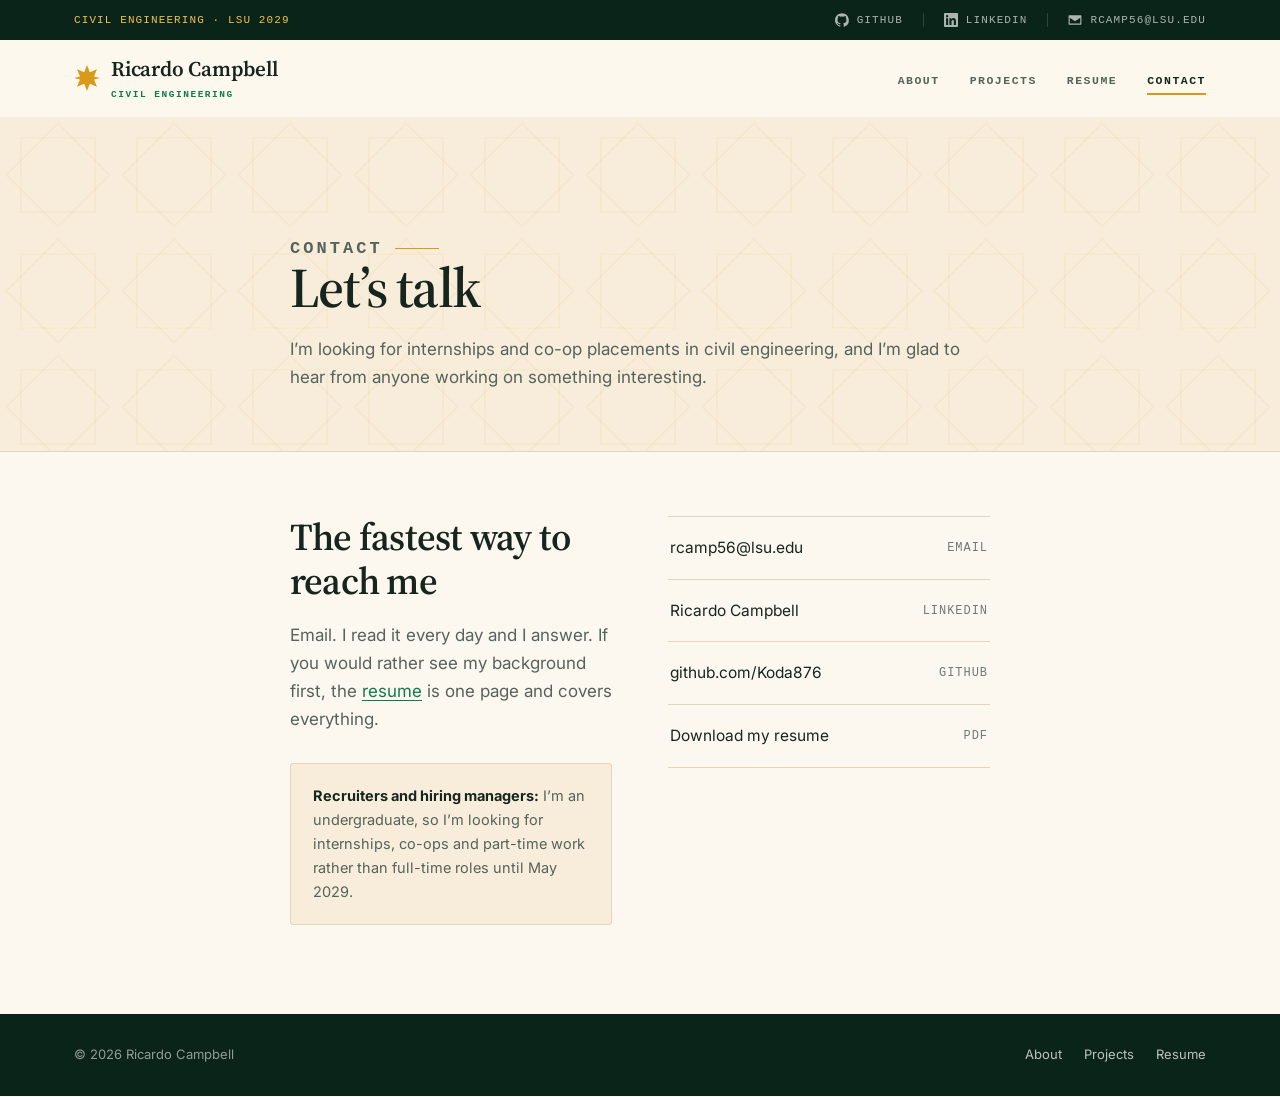
==== commit 88a813c5: "Clear the last placeholders from About, Contact and the drawing About and Contact each still carried" ====
--- a/contact.html
+++ b/contact.html
@@ -67,9 +67,8 @@
       <p class="eyebrow">Contact</p>
       <h1>Let&rsquo;s talk</h1>
       <p>
-        I&rsquo;m looking for <span class="todo">internships and project work in &lt;what
-        kind of civil engineering?&gt;</span>, and I&rsquo;m glad to hear from anyone working
-        on something interesting.
+        I&rsquo;m looking for internships and co-op placements in civil engineering, and
+        I&rsquo;m glad to hear from anyone working on something interesting.
       </p>
     </div>
   </div>
--- a/styles.css
+++ b/styles.css
@@ -40,6 +40,7 @@
   --font-sans: Inter, system-ui, -apple-system, "Segoe UI", sans-serif;
   --font-mono: ui-monospace, SFMono-Regular, Menlo, Consolas, monospace;
 
+  --nav-h: 77px;       /* sticky masthead, incl. its hairline */
   --wrap: 1180px;      /* chrome, hero, full-bleed bands */
   --measure: 748px;    /* running text: the reading column */
   --gutter: 24px;
@@ -55,7 +56,7 @@
 
 *, *::before, *::after { box-sizing: border-box; }
 
-html { scroll-behavior: smooth; scroll-padding-top: 90px; }
+html { scroll-behavior: smooth; scroll-padding-top: calc(var(--nav-h) + 16px); }
 
 body {
   margin: 0;
@@ -66,7 +67,7 @@
   overflow-x: hidden;
 }
 
-img { max-width: 100%; display: block; }
+img { max-width: 100%; height: auto; display: block; }
 a { color: inherit; }
 
 .wrap { max-width: var(--wrap); margin: 0 auto; padding: 0 var(--gutter); }
@@ -180,6 +181,7 @@
 .menu-btn .bars i { display: block; width: 22px; height: 2px; background: var(--ink); }
 
 @media (max-width: 820px) {
+  :root { --nav-h: 65px; }
   .masthead .wrap { min-height: 64px; }
   .menu-btn { display: inline-flex; }
   .mast-nav {
@@ -311,7 +313,7 @@
 .entry .when { font: 12.5px var(--font-mono); color: var(--faint); letter-spacing: 0.02em; }
 .entry h3 { margin-bottom: 5px; }
 .entry .org { font-size: 14.5px; color: var(--green); font-weight: 500; }
-.entry p { margin: 11px 0 0; font-size: 15.5px; color: var(--muted); }
+.entry p { margin: 11px 0 0; font-size: 15.5px; color: var(--muted); max-width: 62ch; }
 .entry .badge {
   font: 600 10.5px var(--font-mono); letter-spacing: 0.12em; text-transform: uppercase;
   color: var(--gold-ink); background: var(--paper-3); border: 1px solid var(--line);
@@ -441,7 +443,8 @@
 /* ================= inner page headers ================= */
 
 .page-head {
-  padding: clamp(52px, 7vw, 88px) 0 clamp(40px, 5vw, 60px);
+  position: relative; overflow: hidden;
+  padding: calc(var(--nav-h) + clamp(26px, 3.5vw, 48px)) 0 clamp(40px, 5vw, 60px);
   border-bottom: 1px solid var(--line);
   background-color: var(--paper-2);
   background-image: url("data:image/svg+xml,%3Csvg xmlns='http://www.w3.org/2000/svg' width='72' height='72' viewBox='0 0 72 72'%3E%3Cg fill='none' stroke='%23d99a1c' stroke-opacity='0.07' stroke-width='1'%3E%3Cpath d='M36 4 68 36 36 68 4 36Z'/%3E%3Cpath d='M13 13h46v46H13Z'/%3E%3C/g%3E%3C/svg%3E");
@@ -565,3 +568,140 @@
   padding: 1px 7px; font-family: var(--font-mono); font-size: 0.86em;
   border-radius: 2px;
 }
+
+
+/* ==================================================================
+   RHYTHM PASS
+   Background alternation, width variation and asymmetry. No new
+   colours and no new typefaces — everything below reuses the tokens
+   already declared at the top of this file.
+   ================================================================== */
+
+/* ---------- section backgrounds, full bleed ---------- */
+/* Sections are already full width, so the tint runs edge to edge while the
+   text inside stays on the 748px measure. That contrast is the point. */
+
+.sec-cream {
+  background: var(--paper-2);
+  border-block: 1px solid var(--line);
+}
+
+/* .band (deep green, girih tiled) is declared above and is the dark step in
+   the rhythm. These make its contents legible on the dark ground. */
+.band .entries { border-top-color: #ffffff24; }
+.band .entry { border-bottom-color: #ffffff24; }
+.band .entry .when { color: #ffffff73; }
+.band .entry .org { color: var(--green-lit); }
+.band .entry p { color: #ffffffab; }
+.band .entry .badge {
+  color: var(--gold-lit); background: #ffffff0f; border-color: #ffffff29;
+}
+.band .rule { border-top-color: #ffffff24; }
+.band a:not(.btn) { color: var(--gold-lit); }
+
+/* ---------- width variation ---------- */
+/* Running text sits on --measure; media and dividers are allowed to be wider.
+   Alternating the two is what stops the page reading as one long column. */
+
+.media-wide { max-width: var(--wrap); margin-inline: auto; padding-inline: var(--gutter); }
+.media-bleed { width: 100%; }
+
+.divider-wide {
+  max-width: var(--wrap); margin: 0 auto; padding-inline: var(--gutter);
+}
+.divider-wide hr { border: 0; border-top: 1px solid var(--line); margin: 0; }
+
+/* ---------- asymmetry 1: heading in a narrow left column ---------- */
+
+.split-head {
+  display: grid;
+  grid-template-columns: 250px minmax(0, 700px);
+  gap: clamp(32px, 5vw, 64px);
+  justify-content: center;
+}
+.split-head .col-head { position: sticky; top: calc(var(--nav-h) + 32px); }
+.split-head .col-head h2 { margin-bottom: 12px; }
+.split-head .col-head p { margin: 0; font-size: 15px; color: var(--muted); }
+.band .split-head .col-head p { color: #ffffffa3; }
+
+@media (max-width: 900px) {
+  .split-head { grid-template-columns: 1fr; }
+  .split-head .col-head { position: static; margin-bottom: 8px; }
+}
+
+/* ---------- asymmetry 2: a centred section ---------- */
+
+.centered { text-align: center; }
+.centered .sec-label, .centered .eyebrow { justify-content: center; }
+/* a rule on both sides, so a centred label stays symmetrical */
+.centered .sec-label::before, .centered .eyebrow::before {
+  content: ""; height: 1px; width: 44px; background: var(--gold); flex: none;
+}
+.centered .prose { margin-inline: auto; }
+.centered .btn-row { justify-content: center; }
+.centered h2 { margin-inline: auto; }
+
+/* ---------- closing call to action ---------- */
+
+.cta { padding: clamp(64px, 8vw, 104px) 0; }
+.cta h2 { margin-bottom: 16px; }
+.cta .prose { max-width: 54ch; }
+
+/* ---------- asymmetry 3: media that outruns the text column ---------- */
+/* The image is wider than the paragraph beneath it and hangs further to one
+   side, which breaks the single left margin running down the page. */
+
+.offset-right { max-width: calc(var(--measure) + 180px); margin-inline: auto; }
+@media (min-width: 1100px) {
+  .offset-right { margin-left: calc(50% - var(--measure) / 2); margin-right: 0; }
+}
+
+/* ---------- projects: the drawing leads ---------- */
+
+.p-feature-shot {
+  width: 100%; display: block;
+  aspect-ratio: 16 / 9; object-fit: cover;
+  border: 1px solid var(--line); border-radius: 3px;
+  background: var(--paper-3);
+  box-shadow: 0 18px 44px #16261f14;
+}
+.p-feature-body { margin-top: clamp(28px, 3.5vw, 44px); }
+.p-feature-body .tagrow {
+  display: flex; flex-wrap: wrap; gap: 8px; margin: 0 0 18px; padding: 0; list-style: none;
+}
+.p-feature-body .tagrow li {
+  font: 11px var(--font-mono); letter-spacing: 0.08em;
+  color: var(--lapis); background: var(--paper-2);
+  border: 1px solid var(--line); border-radius: 100px; padding: 5px 12px;
+}
+.p-feature-body .tagrow li.state {
+  color: var(--gold-ink); background: var(--paper-3); border-color: var(--gold);
+}
+.p-feature-body h2 { margin-bottom: 16px; }
+.p-feature-body .prose { max-width: 62ch; }
+.p-feature-cap {
+  margin-top: 12px; font-size: 13px; color: var(--faint);
+  padding-left: 12px; border-left: 2px solid var(--gold);
+}
+
+/* ---------- the plan as a decorative ground ---------- */
+/* Swap assets/projects/plan-line.svg for a line export of the finished
+   drawing and this becomes specific to the work. Opacity is kept low enough
+   that body text over it still clears contrast comfortably. */
+
+.page-head.with-drawing { background-image: none; background-color: var(--paper-2); }
+.page-head.with-drawing::before {
+  content: "";
+  position: absolute; inset: 0;
+  background-image: url("assets/projects/plan-line.svg");
+  background-repeat: no-repeat;
+  background-position: right -60px center;
+  background-size: auto 150%;
+  opacity: 0.07;
+  pointer-events: none;
+}
+.page-head.with-drawing > .wrap { position: relative; z-index: 1; }
+
+@media (max-width: 900px) {
+  .page-head.with-drawing::before { background-position: right -180px center; opacity: 0.05; }
+}
